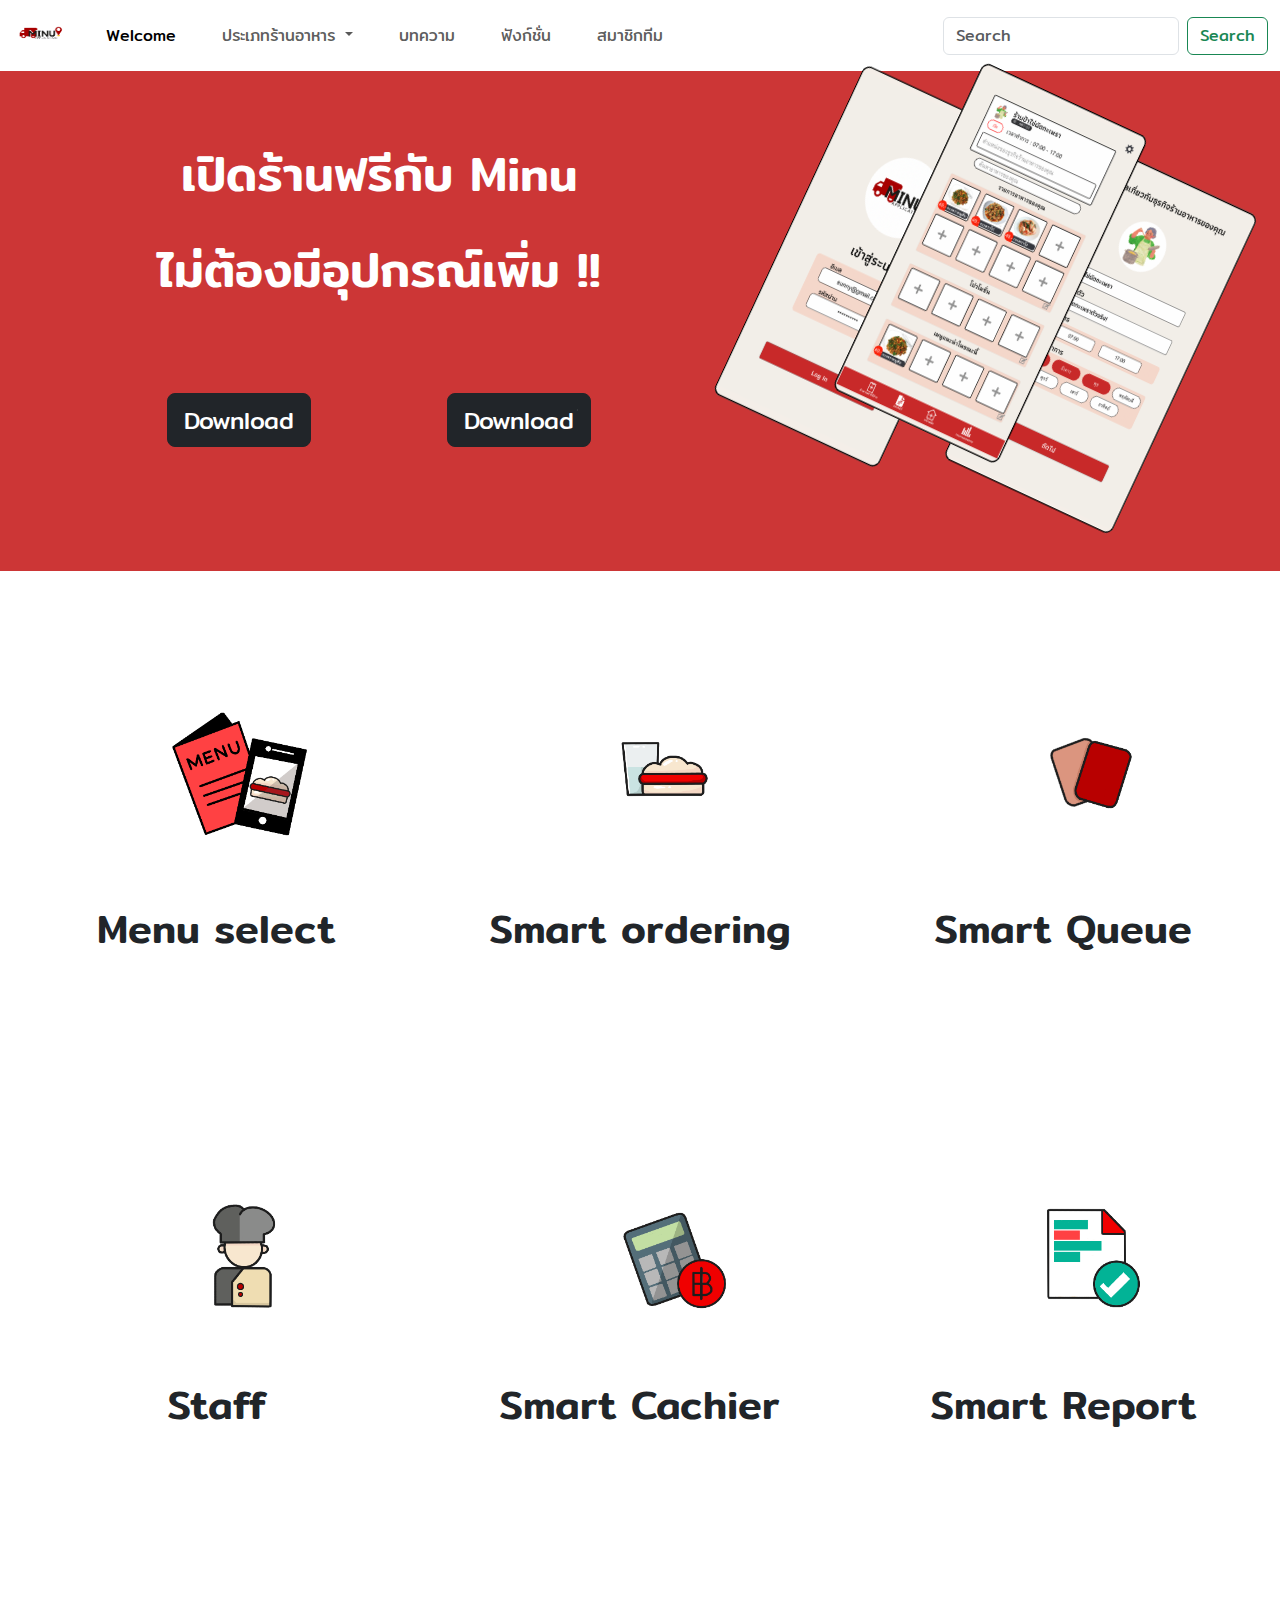
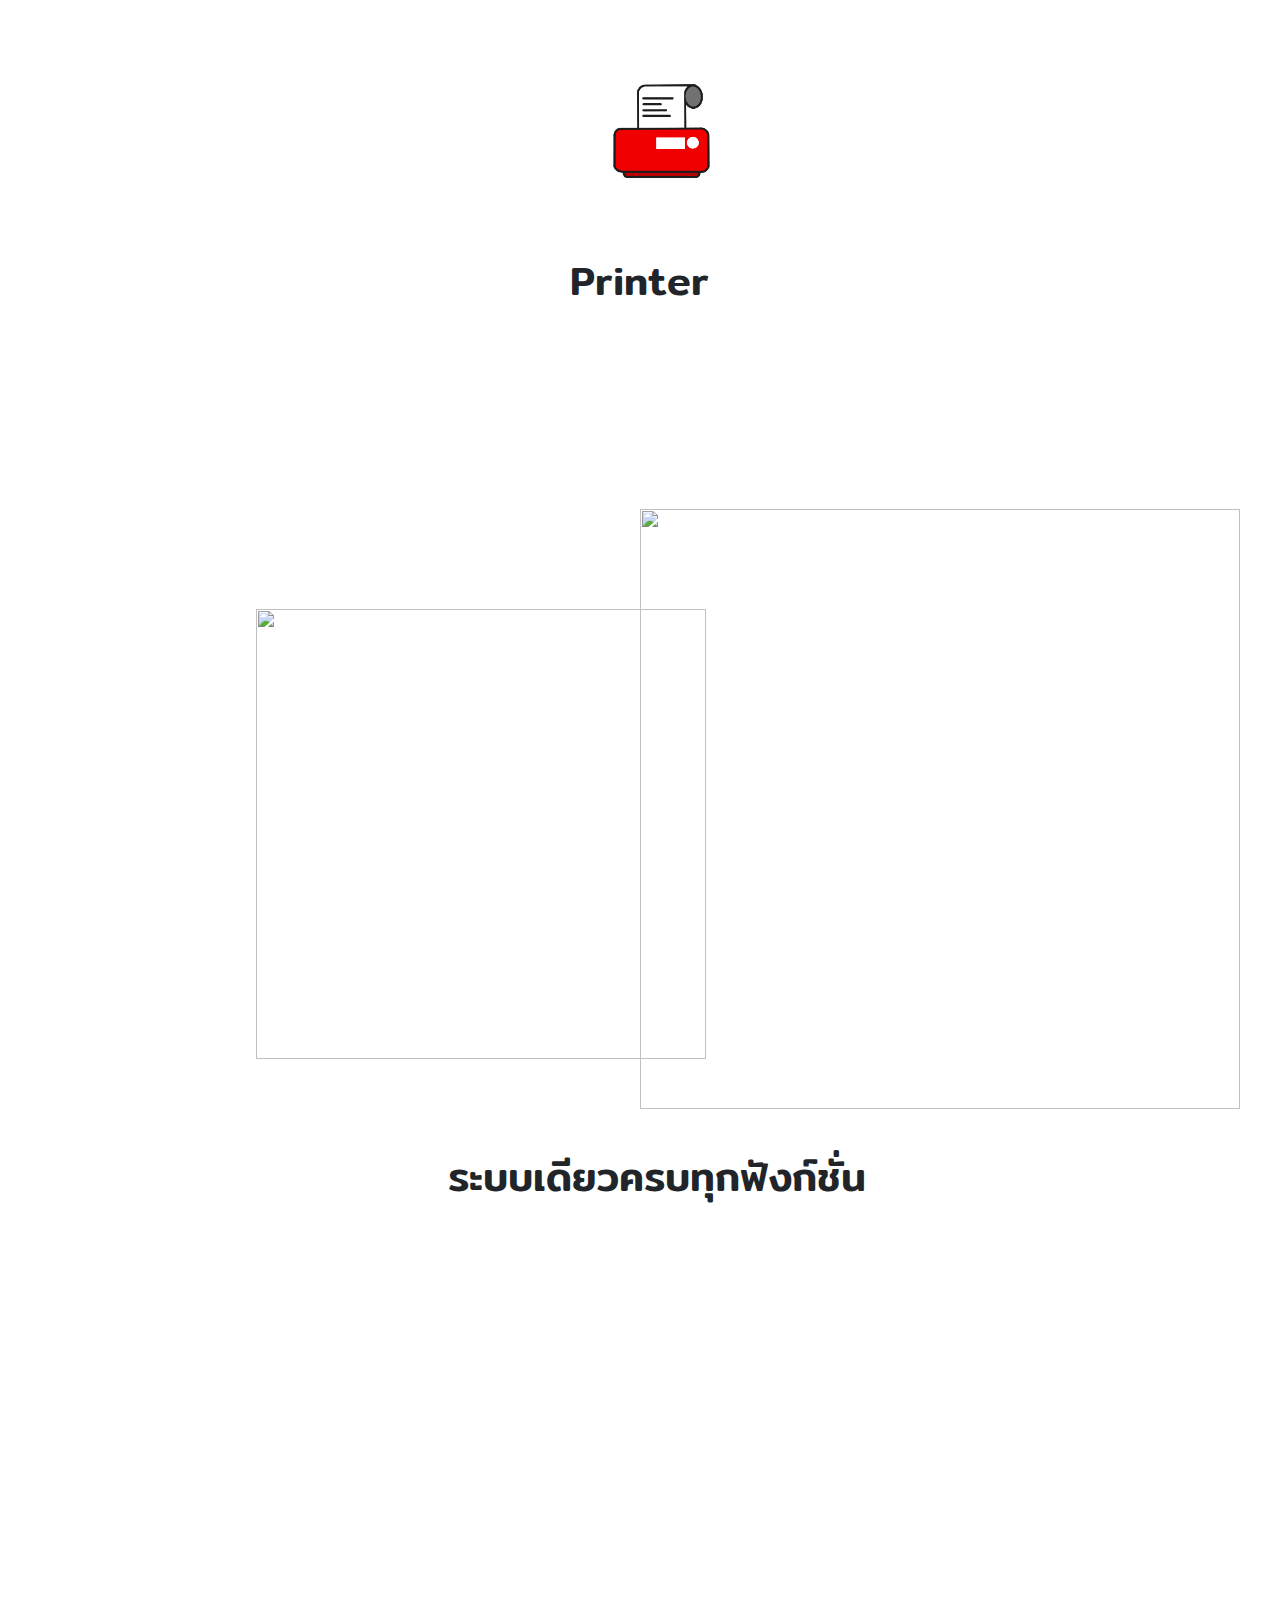
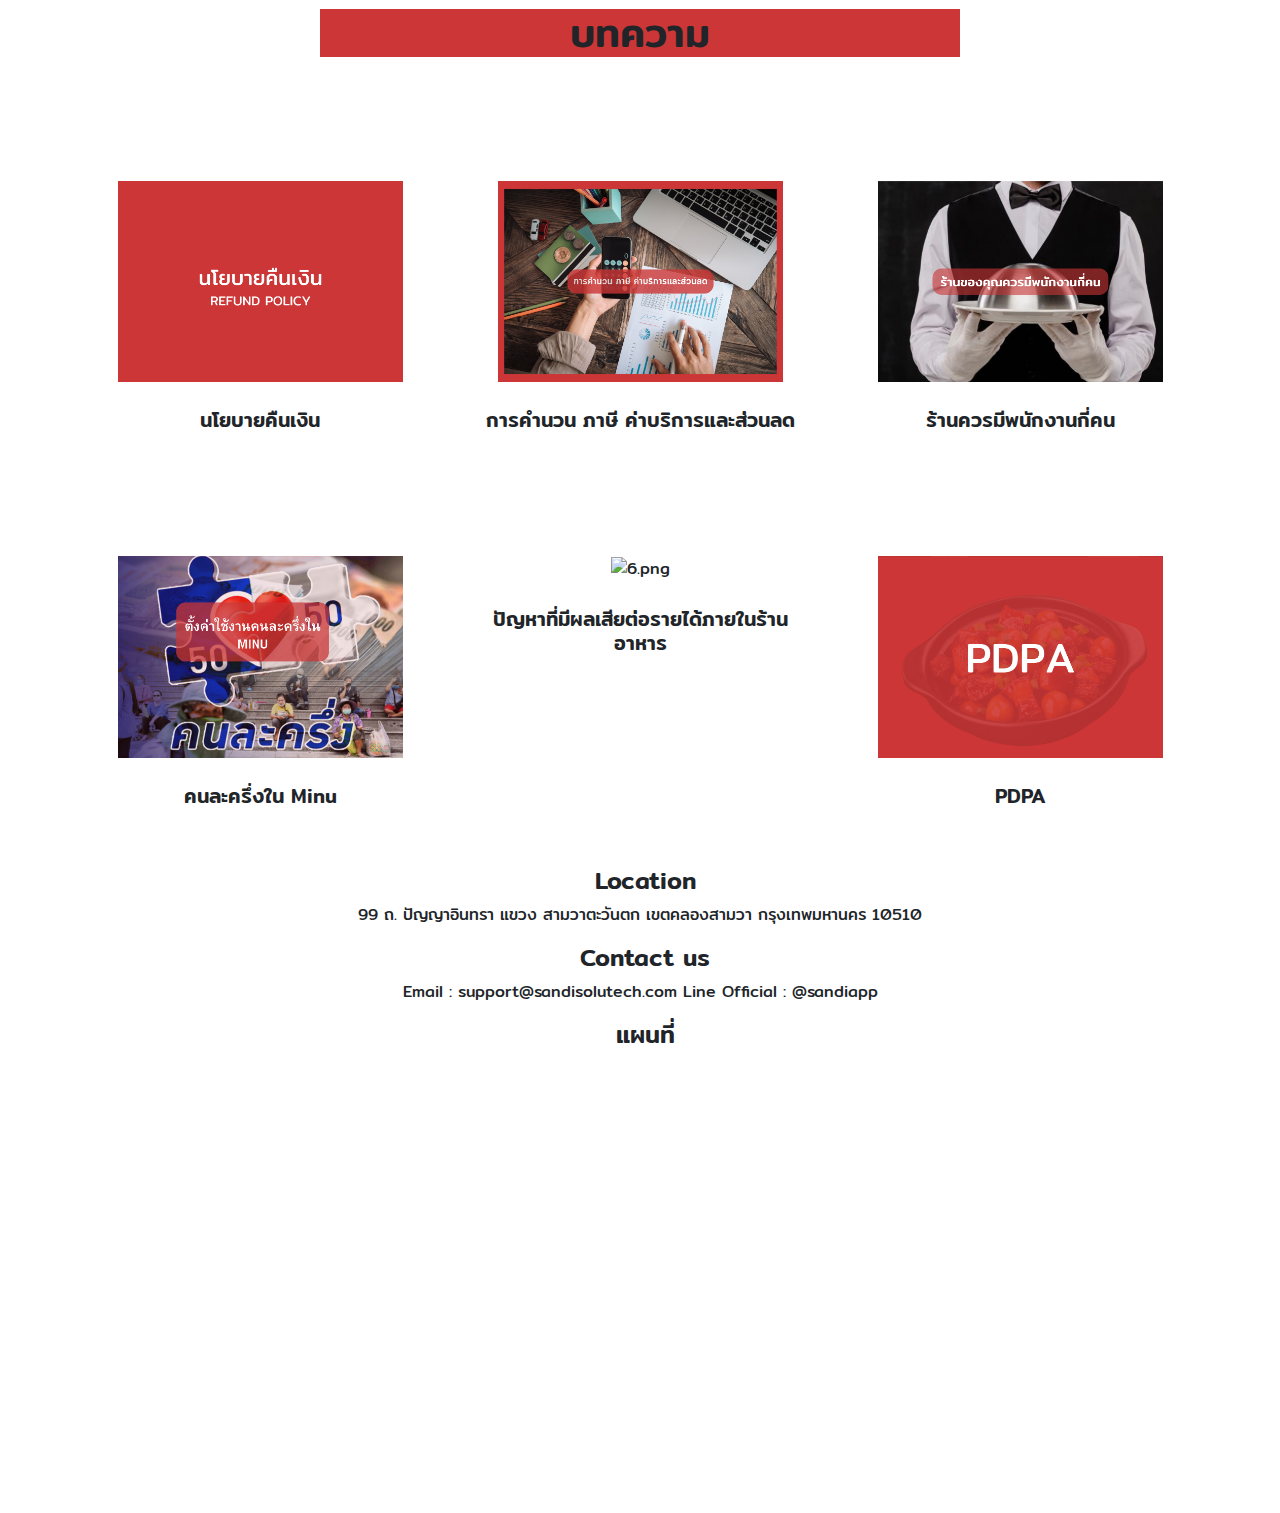
==== index.html @ 0676087e "Add files via upload" ====
<!DOCTYPE html>
<html>

<head>
  <meta charset="utf-8">
  <title>Minu</title>
  <link href="https://cdn.jsdelivr.net/npm/bootstrap@5.2.2/dist/css/bootstrap.min.css" rel="stylesheet">
  <link href="https://getbootstrap.com/docs/5.2/assets/css/docs.css" rel="stylesheet">
  <script src="https://cdn.jsdelivr.net/npm/bootstrap@5.2.2/dist/js/bootstrap.bundle.min.js"></script>
  <script src="https://kit.fontawesome.com/37cefbd036.js" crossorigin="anonymous"></script>
  <link rel="preconnect" href="https://fonts.googleapis.com">
    <link rel="preconnect" href="https://fonts.gstatic.com" crossorigin>
    <link href="https://fonts.googleapis.com/css2?family=Charm&display=swap" rel="stylesheet">
  <link rel="preconnect" href="https://fonts.googleapis.com">
<link rel="preconnect" href="https://fonts.gstatic.com" crossorigin>
<link href="https://fonts.googleapis.com/css2?family=Merriweather&family=Mitr&family=Noto+Sans+Thai&display=swap" rel="stylesheet">
<link rel="stylesheet" href="css/styles.css">
</head>

<body>

  <section id="title">

    <!-- Nav Bar -->
    <nav class="navbar navbar-expand-lg" style="background-color: #fff;">
      <div class="container-fluid">
        <a class="navbar-brand" href="#">
     <img src="images\Minu.PNG" alt="Logo" width="55" height="45" class="d-inline-block align-text-top">

    </a>
    <button class="navbar-toggler" type="button" data-bs-toggle="collapse" data-bs-target="#navbarSupportedContent" aria-controls="navbarSupportedContent" aria-expanded="false" aria-label="Toggle navigation">
          <span class="navbar-toggler-icon"></span>
        </button>
        <div class="collapse navbar-collapse" id="navbarSupportedContent">
          <ul class="navbar-nav me-auto mb-2 mb-lg-0">
            <li class="nav-item">
              <a class="nav-link active" aria-current="page" href="#">  Welcome </a>
            </li>

            <li class="nav-item dropdown">
              <a class="nav-link dropdown-toggle" href="#" role="button" data-bs-toggle="dropdown" aria-expanded="false">
                ประเภทร้านอาหาร
              </a>
              <ul class="dropdown-menu">
                <li><a class="dropdown-item" href="#">สตรีทฟู้ด</a></li>
                <li><a class="dropdown-item" href="#">ร้านอาหารทั่วไป</a></li>
                 <li><a class="dropdown-item" href="#">คาเฟ่</a></li>
                <li><a class="dropdown-item" href="#">บุฟเฟ่</a></li>
                  <li><a class="dropdown-item" href="#">ร้านอาหารขนาดใหญ่</a></li>
                <li><a class="dropdown-item" href="#"้>ฟู้ดทรัค</a></a></li>
              </ul>
            </li>
            <li class="nav-item">
              <a class="nav-link" href="#BT">บทความ</a>
            </li>
            <li class="nav-item">
              <a class="nav-link" href="#function">ฟังก์ชั่น</a>
            </li>
            <li class="nav-item">
              <a class="nav-link " href="indexv2.html">สมาชิกทีม</a>
            </li>
          </ul>
          <form class="d-flex" role="search">
            <input class="form-control me-2" type="search" placeholder="Search" aria-label="Search">
            <button class="btn btn-outline-success" type="submit">Search</button>
          </form>
        </div>
      </div>
    </nav>



    <!-- Title -->



    <div class="row">
      <div class="col-lg-6">

      <h1 class="one">เปิดร้านฟรีกับ Minu <br/>
          ไม่ต้องมีอุปกรณ์เพิ่ม !! </h1>
    <button  type="button" class="btn btn-dark btn-lg Download-button"><i><i class="fa-brands fa-apple"></i></i> Download</button>
     <button  type="button" class="btn btn-dark btn-lg Download-button"><i><i class="fa-brands fa-google-play"></i></i> Download</button>
</div>

    <div class="col-lg-6">
      <img class="phone" src="images\phone.PNG" alt="iphone-mockup">
    </div>
     </div>

  </section>
  <!-- ////////////////v2 -->
  <div class="v2">
          <div class="Font">
            <div class="SSS">

        <img id="function" class="Smart" src="images\Pic_01.PNG" alt="Digital_Menu_picture">
          </div>
<h1  class="AAA">Menu select</h1>
        </div>
        <div class="Font">
          <div class="SSS">
        <img class="Smart" src="images\Pic_02.PNG" alt="Smart_ordering_picture">
          </div>
   <h1 class="AAA">Smart ordering</h1>
        </div>
          <div class="Font">
            <div class="SSS">
        <img class="Smart" src="images\Pic_03.PNG" alt="Smart_Queue_picture">
        </div>
<h1 class="AAA">Smart Queue</h1>
          </div>
          <div class="Font">
            <div class="SSS">
        <img class="Smart" src="images\Pic_04.PNG" alt="Staff_picture">
          </div>
<h1 class="AAA">Staff</h1>
        </div>
          <div class="Font">
            <div class="SSS">
        <img class="Smart" src="images\Pic_05.PNG" alt="Smart_Cachier_picture">
          </div>
  <h1 class="AAA">Smart Cachier</h1>
          </div>
          <div class="Font">
            <div class="SSS">
        <img class="Smart" src="images\Pic_06.PNG" alt="Smart_Report_picture">
        </div>
<h1 class="AAA">Smart Report</h1>
          </div>
          <div class="Font">
            <div class="SSS">

        </div>
 <h1 class="AAA"></h1>
        </div>

          <div class="Font">
            <div class="SSS">
        <img class="Smart" src="images\Pic_07.PNG" alt="Printer_picture">
        </div>
 <h1 class="AAA">Printer</h1>
        </div>

    </div>

<!-- /////////////////v3 -->
<div class="kkk">


<div>
<img class="Minu2"src="images/Minu.png" >
</div>
<div>
<img class="phone2"src="images/phone2.png" >
</div>
<div class="fonts">
<h1>
ระบบเดียวครบทุกฟังก์ชั่น
</h1>
</div>

</div>

<!-- ////////////////////v4 -->
<section id="Testimonial">
    <div class=container-4>
      <h1 id="BT" class="su">บทความ</h1>
    </div>

    <div class="container px-4 text-center">
  <div class="row gx-5">
    <div class="col-md-4">
     <div class="p-3"><img class=img src="images/1.png" alt="1.png"></div>
     <div><h5>นโยบายคืนเงิน</h5></div>
    </div>
    <div class="col-md-4">
      <div class="p-3"><img class=img src="images/2.png" alt="2.png"></div>
      <div><h5>การคำนวน ภาษี ค่าบริการและส่วนลด</h5></div>
    </div>
    <div class="col-md-4">
      <div class="p-3"><img class=img src="images/3.png" alt="3.png"></div>
      <div><h5>ร้านควรมีพนักงานกี่คน</h5></div>
    </div>
  </div>
</div>

<div class="container px-4 text-center">
<div class="row gx-5">
<div class="col-md-4">
 <div class="p-3"><img class=img src="images/5.png" alt="5.png"></div>
 <div><h5>คนละครึ่งใน Minu</h5></div>
</div>
<div class="col-md-4">
  <div class="p-3"><img class=img src="images/6.png" alt="6.png"></div>
  <div><h5>ปัญหาที่มีผลเสียต่อรายได้ภายในร้านอาหาร</h5></div>
</div>
<div class="col-md-4">
  <div class="p-3"><img class=img src="images/4.png" alt="4.png"></div>
  <div><h5>PDPA</h5></div>
</div>
</div>
</div>

    </div>
</section>
<!-- //////////////////////////////v5 -->
<div class="big_box">
<h4>Location</h4>
<p>99 ถ. ปัญญาอินทรา แขวง สามวาตะวันตก เขตคลองสามวา กรุงเทพมหานคร 10510</p>

<h4>Contact us</h4>
<p>Email : support@sandisolutech.com Line Official : @sandiapp</p>

</div>

<div class="map">
  <h4>แผนที่</h4>
<iframe src="https://www.google.com/maps/embed?pb=!1m18!1m12!1m3!1d22230.903914349485!2d100.69402143071731!3d13.865219935682374!2m3!1f0!2f0!3f0!3m2!1i1024!2i768!4f13.1!3m3!1m2!1s0x311d634d6eaf72bb%3A0x28ea0aa8892f34c4!2z4LiL4Liy4Lif4Liy4Lij4Li14LmA4Lin4Li04Lil4LiU4LmM!5e0!3m2!1sth!2sth!4v1667752620290!5m2!1sth!2sth" width="600" height="450" style="border:0;" allowfullscreen="" loading="lazy" referrerpolicy="no-referrer-when-downgrade"></iframe>
</div>





</body>

</html>
---- css/styles.css ----
#title{
  background-color: #CC3636;
  color:#fff;

}
.phone{
  transform:rotate(25deg);
  width: 650px;
  height: 500px;
}
.Download-button{
  margin-top: 55px;
  margin-left: 130px;
  margin-bottom: 20px;
font-size: 1.5rem
}
.nav-item{
  padding: 0 15px;
}
.one{
  font-family: 'Mitr', sans-serif;
font-size: 3rem;
line-height: 2;
  margin-top: 55px;
  margin-left: 130px;
  margin-bottom: 20px;

  ///indexv2////

}
.Out1{
  text-align: center;
  font-size: 30px;
}

.imgProfile{
  width: 250px;
  height: 330px;
}

.grid-container {
  display: grid;
  grid-template-columns: auto auto auto;
  padding: 10px;
}
.grid-item {
  padding: 20px;
  font-size: 30px;
  text-align: center;
}
h4{
    margin-left: 10px;
}
.clink{
  color: #CC3636;
  text-decoration: none;
}
.nav-link{
  font-family: 'Mitr', sans-serif;
}
/* ///////////////v2 */
.v2{
  display: grid;
  grid-template-columns: repeat(3,1fr);
  padding: 5px;
}
.Font{
  padding: 10px;
  text-align: center;
}
.Smart{
  height: 400px;
  width: 400px;
  display: flex;
  flex-direction: column;
  margin-left: 50%;
}

.SSS{
  width: 10%;
  height: 70%

}
@media only screen and (max-width:1080px){
  .v2{
    grid-template-columns: repeat(2,1fr);
    width: 100%;

  }
.kkk{
  left: 0px;
}
.Minu2{
  left: 5% !important;
}
.phone2{
  left: 30% !important;
}
.fonts{
  left: 25% !important;
}
}
/* /////////////////////v3 */
.Minu2{
    position: absolute;
    width: 450px;
    height:450px;
    left: 20%;
    top: 200px;
    z-index: 1030;
  }
.phone2{
position: absolute;
width: 600px;
height:600px;
left: 50%;
bottom: 500px;

}
.fonts{
  font-family: 'Mitr', sans-serif;
  font-size: 2em;
text-align: center;
position: absolute;
bottom: 400px;
left: 35%;
}
.kkk{
  position: relative;
  width: 100%;
  height: 1200px;
}
/* ////////////////////v4 */
.Testimonial{
  margin: 0px;
  text-align: center;
}
.su{
  margin-top: 0px;
  font-family: 'Mitr', sans-serif;
  font-size: 2.5em;
}
body{
    margin: 0px;
    text-align: center;
    font-family: 'Mitr', sans-serif;
}
.container-4{
  margin: auto;
  height: 10%;
  width: 50%;
  background-color: #CC3636;
}
.container{
  padding-top: 100px;
}
h5{
  padding-top: 10px;
}
.img{
  width: 95%;
}
/* ///////////////////////////////v5 */
.big_box{
  padding-top: 50px;
}
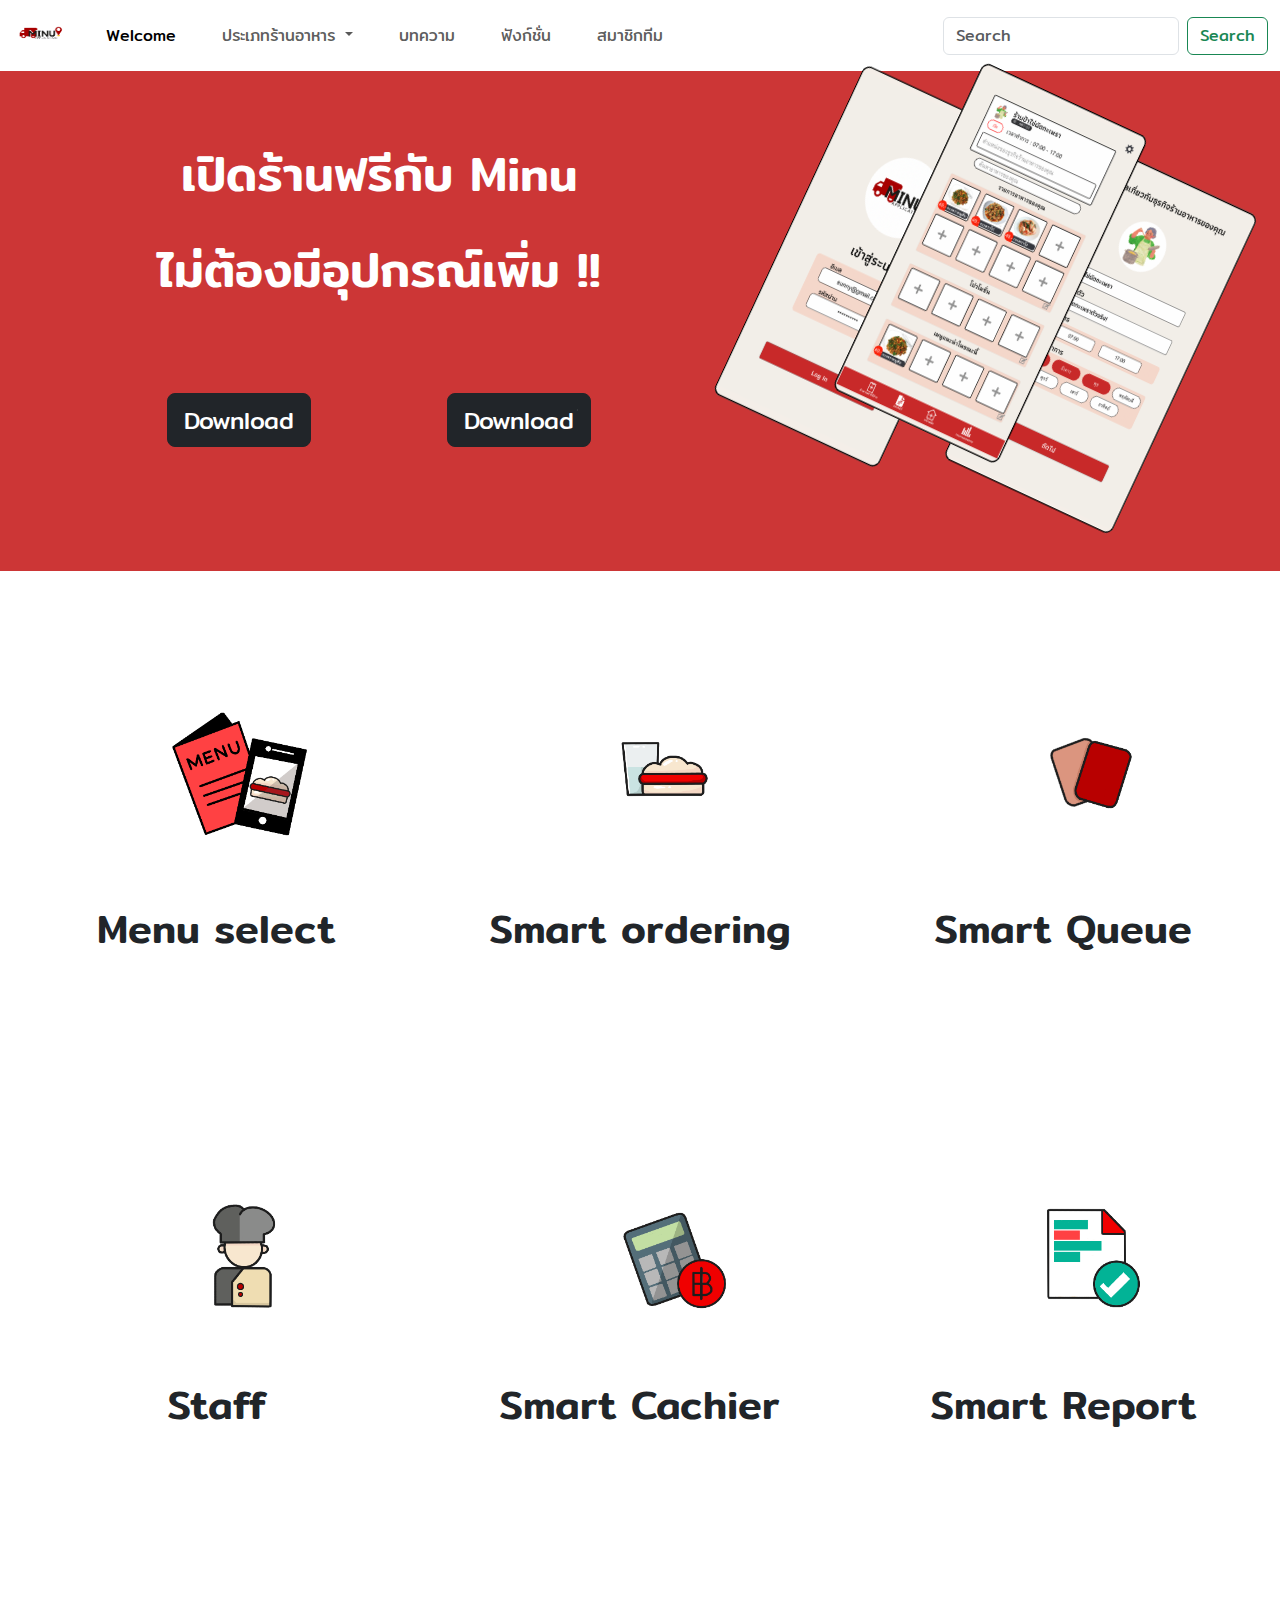
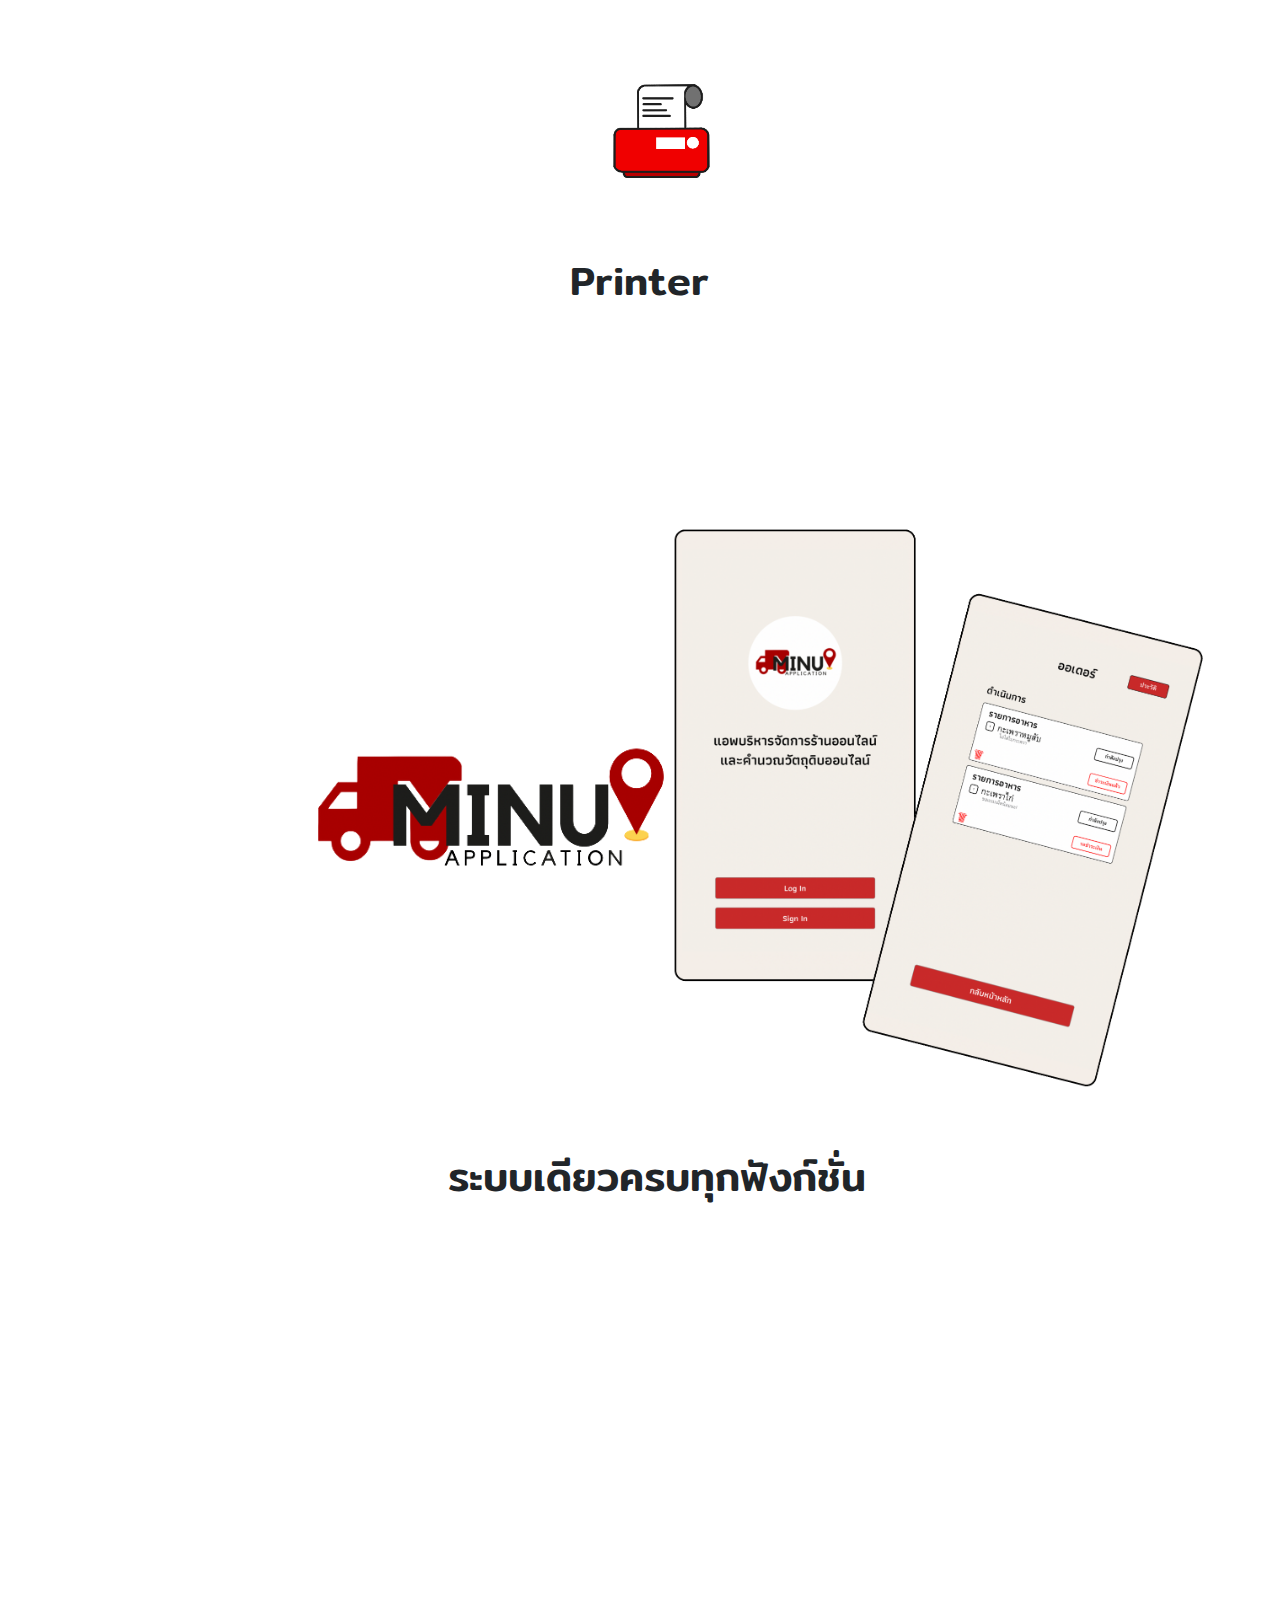
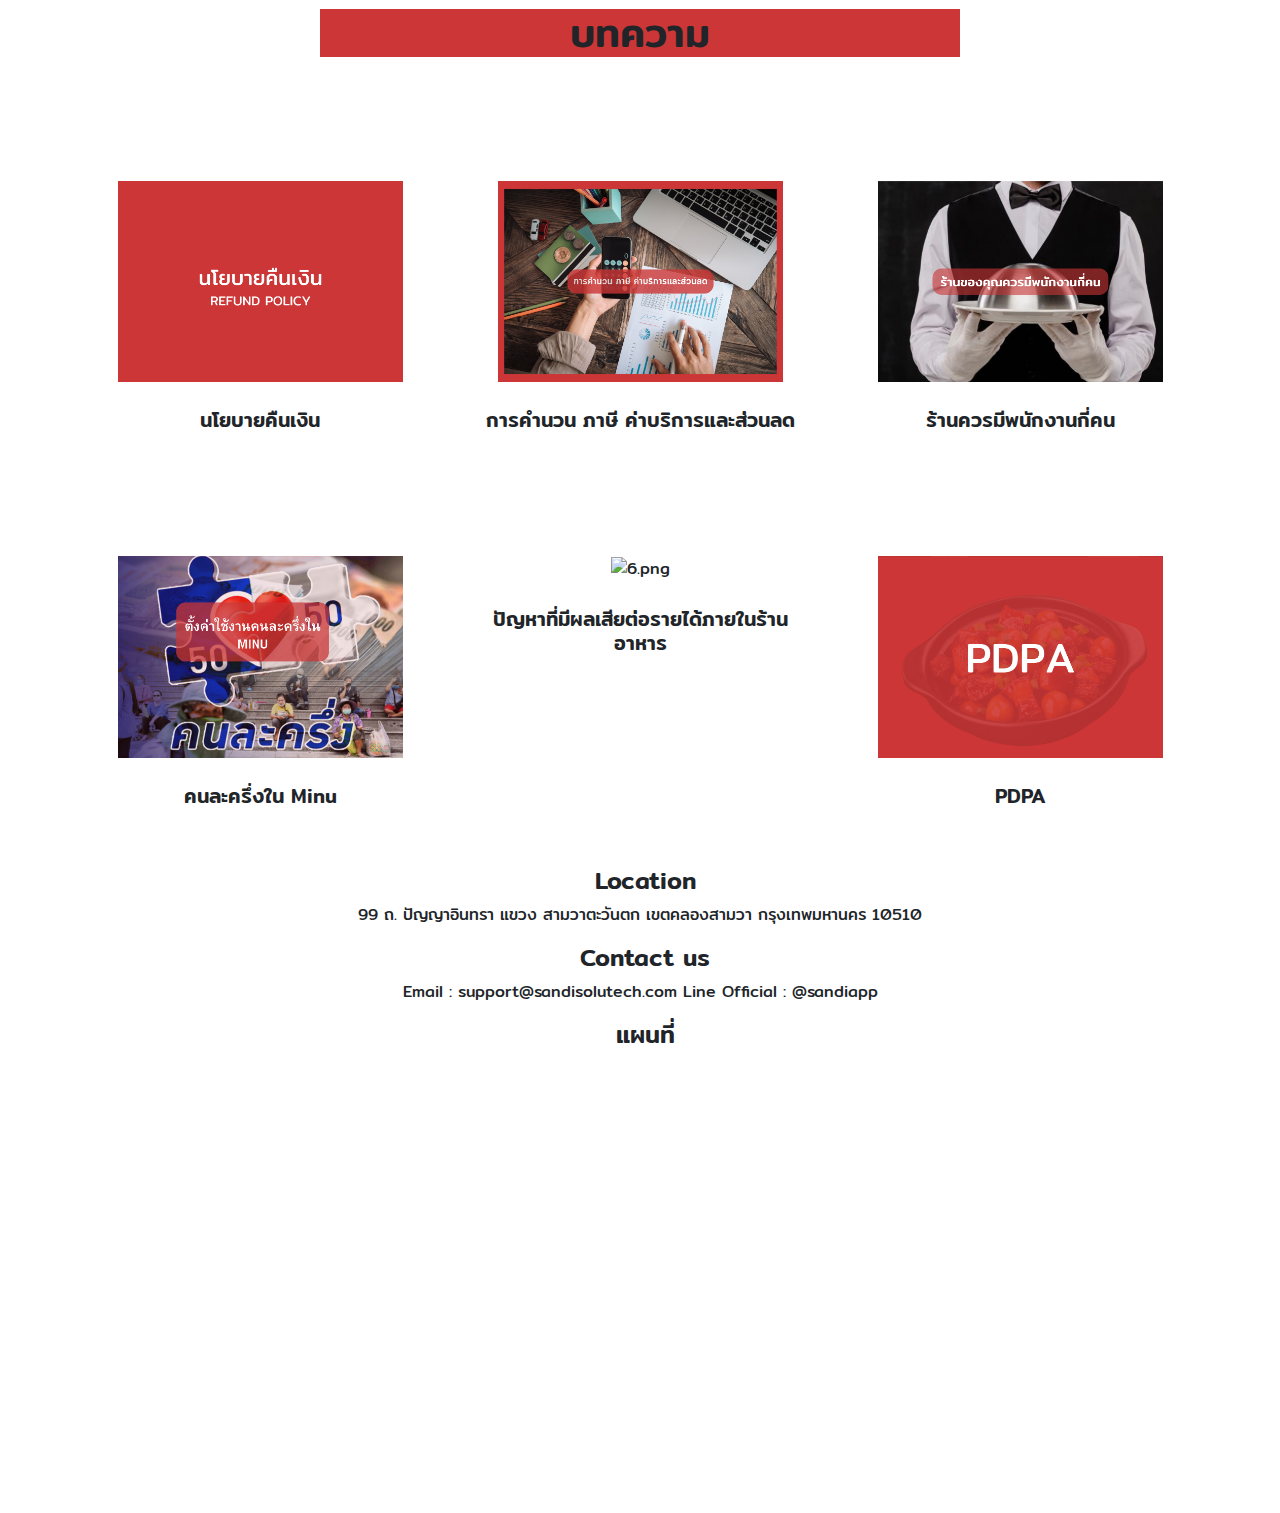
==== commit 15bfe153: "Update index.html" ====
--- a/index.html
+++ b/index.html
@@ -149,10 +149,10 @@
 
 
 <div>
-<img class="Minu2"src="images/Minu.png" >
+<img class="Minu2" src="images/Minu.PNG"  alt= "Minu.png" >
 </div>
 <div>
-<img class="phone2"src="images/phone2.png" >
+<img class="phone2" src="images/phone2.PNG"  alt=" phone2.png" >
 </div>
 <div class="fonts">
 <h1>
